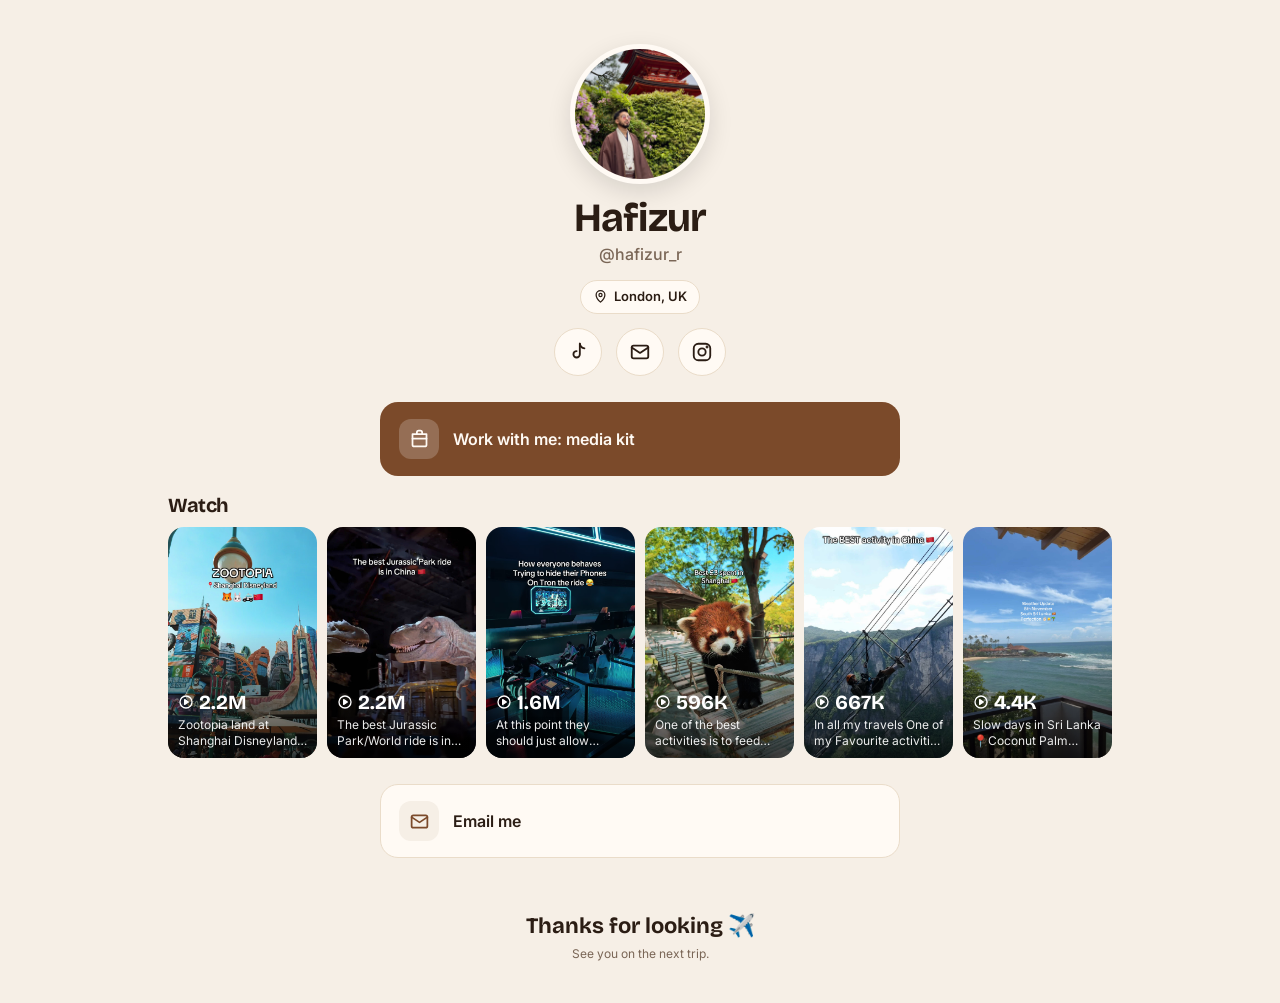
==== index.html @ 34caf34e "Add tailored media kits for travel, fashion and events Co-Authored-By: Claude Opus 5.5 <noreply@anth" ====
<!doctype html>
<html lang="en">
<head>
<meta charset="utf-8">
<meta name="viewport" content="width=device-width, initial-scale=1, viewport-fit=cover">
<link rel="preconnect" href="https://fonts.googleapis.com">
<link rel="preconnect" href="https://fonts.gstatic.com" crossorigin>
<link href="https://fonts.googleapis.com/css2?family=Bricolage+Grotesque:opsz,wght@12..96,600;12..96,700&family=Inter:wght@400;500;600;700&display=swap" rel="stylesheet">
<link rel="stylesheet" href="style.css?v=29">
<link rel="icon" href="assets/avatar.svg">
<title>Hafizur (@hafizur_r) · Travel &amp; Randomness</title>
<meta name="description" content="Travel and lifestyle creator from East London. Links, latest videos and media kit.">
<meta property="og:title" content="Hafizur (@hafizur_r)">
<meta property="og:description" content="Travel &amp; Randomness. Links, videos and media kit.">
<meta property="og:image" content="assets/avatar.jpg">
</head>
<body data-page="bio">
  <div class="sky"><svg class="plane" viewBox="0 0 24 24" fill="currentColor" aria-hidden="true"><path d="M17.8 19.2 16 11l3.5-3.5C21 6 21.5 4 21 3c-1-.5-3 0-4.5 1.5L13 8 4.8 6.2c-.5-.1-.9.1-1.1.5l-.3.5c-.2.5-.1 1 .3 1.3L9 12l-2 3H4l-1 1 3 2 2 3 1-1v-3l3-2 3.5 5.3c.3.4.8.5 1.3.3l.5-.2c.4-.3.6-.7.5-1.2z"/></svg></div>
  <main class="wrap home">
    <header class="hero">
      <img id="avatar" class="avatar" src="assets/avatar.jpg" alt="Hafizur" onerror="this.onerror=null;this.src='assets/avatar.svg'">
      <h1 data-name>Hafizur</h1>
      <div id="handle" class="handle">@hafizur_r</div>
      <div class="pill-row"><span id="place"></span></div>
      <div id="socials" class="icon-row"></div>
    </header>
    <nav id="links" class="links"></nav>
    <section id="featured-sec" class="featured">
      <h2 id="featured-title" class="feat-h">Watch</h2>
      <div id="featured" class="vid-scroller"></div>
    </section>
    <nav id="links-bottom" class="links"></nav>
    <footer class="thanks">
      <p class="thanks-big">Thanks for looking ✈️</p>
      <p>See you on the next trip.</p>
    </footer>
  </main>
  <script src="app.js?v=29"></script>
</body>
</html>
---- style.css ----
/* ------------------------------------------------------------------
   Themes. Pick one in data/manual.json ("theme"), or tweak the colours
   here. Every colour on the site comes from these variables.
------------------------------------------------------------------- */
:root,
[data-theme="sunset"] {
  --bg: #fff6ee;
  --card: #ffffff;
  --ink: #1c1a27;
  --muted: #6d6878;
  --line: #f0e3d6;
  --accent: #ff5a3c;
  --accent-ink: #ffffff;
  --accent-2: #0e7c7b;
  --sky: linear-gradient(160deg, #ff8a4c 0%, #ff5a7a 55%, #8f5bff 100%);
  --bar: #ffd9cc;
}
[data-theme="midnight"] {
  --bg: #0f1222;
  --card: #181c33;
  --ink: #f3f1ff;
  --muted: #a3a6c2;
  --line: #262b49;
  --accent: #ff7a59;
  --accent-ink: #10121f;
  --accent-2: #7dd3fc;
  --sky: linear-gradient(160deg, #1e2a78 0%, #5b2a86 55%, #ff7a59 120%);
  --bar: #2c3157;
}
[data-theme="minimal"] {
  --bg: #ffffff;
  --card: #f6f6f4;
  --ink: #111111;
  --muted: #6b6b6b;
  --line: #e6e6e2;
  --accent: #111111;
  --accent-ink: #ffffff;
  --accent-2: #111111;
  --sky: linear-gradient(160deg, #e9e7e1 0%, #d4d1c8 100%);
  --bar: #e3e1da;
}
[data-theme="matcha"] {
  --bg: #f4f6ec;
  --card: #ffffff;
  --ink: #1f2a1c;
  --muted: #66705f;
  --line: #e2e7d3;
  --accent: #4f7f32;
  --accent-ink: #ffffff;
  --accent-2: #b8891a;
  --sky: linear-gradient(160deg, #a7c97a 0%, #4f7f32 70%, #2e4d1e 100%);
  --bar: #dbe7c6;
}

[data-theme="mocha"] {
  --bg: #f6efe6;
  --card: #fffaf4;
  --ink: #2b1d14;
  --muted: #7a6656;
  --line: #eadcc9;
  --accent: #7b4a2a;
  --accent-ink: #fffaf4;
  --accent-2: #c08a4e;
  --sky: linear-gradient(160deg, #c08a4e 0%, #7b4a2a 60%, #3e2516 100%);
  --bar: #ead7c0;
}

/* ------------------------------------------------------------------ base */
* { box-sizing: border-box; margin: 0; padding: 0; }
html { -webkit-text-size-adjust: 100%; }
body {
  font-family: "Inter", system-ui, -apple-system, "Segoe UI", Roboto, sans-serif;
  background: var(--bg);
  color: var(--ink);
  line-height: 1.5;
  min-height: 100vh;
  -webkit-font-smoothing: antialiased;
}
h1, h2, h3, .num { font-family: "Bricolage Grotesque", "Inter", system-ui, sans-serif; letter-spacing: -0.02em; }
a { color: inherit; }
img { display: block; max-width: 100%; }
.wrap { width: 100%; max-width: 980px; margin: 0 auto; padding: 0 18px; }
.narrow { max-width: 520px; }
.muted { color: var(--muted); }
.hidden { display: none !important; }

/* ---------------------------------------------------------- hero / sky */
.sky {
  background: var(--sky);
  height: 170px;
  border-radius: 0 0 28px 28px;
  position: relative;
  overflow: hidden;
}
.sky::after { /* little dashed flight path */
  content: "";
  position: absolute;
  left: -10%; right: -10%; top: 70px; height: 160px;
  border-top: 2px dashed rgba(255, 255, 255, .55);
  border-radius: 50%;
}
.sky .plane {
  position: absolute; right: 22px; top: 44px;
  width: 30px; height: 30px; color: #fff; transform: rotate(18deg);
}
.hero { text-align: center; margin-top: -62px; position: relative; }
.avatar {
  width: 116px; height: 116px; border-radius: 50%;
  border: 5px solid var(--bg); background: var(--card);
  margin: 0 auto 12px; object-fit: cover;
  box-shadow: 0 8px 24px rgba(0, 0, 0, .12);
}
.hero h1 { font-size: 30px; line-height: 1.1; }
.hero .handle { color: var(--muted); font-weight: 500; margin-top: 2px; }
.hero .tagline { margin-top: 8px; font-size: 16px; }
.pill-row { display: flex; gap: 8px; justify-content: center; flex-wrap: wrap; margin-top: 14px; }
.pill {
  text-decoration: none; color: inherit;
  display: inline-flex; align-items: center; gap: 6px;
  background: var(--card); border: 1px solid var(--line);
  padding: 6px 12px; border-radius: 999px; font-size: 13px; font-weight: 600;
}
.pill svg { width: 15px; height: 15px; }

/* ------------------------------------------------------- link-in-bio */
.links { display: grid; gap: 12px; margin: 26px 0 18px; }
.link-btn {
  display: flex; align-items: center; gap: 14px;
  background: var(--card); border: 1px solid var(--line);
  border-radius: 18px; padding: 16px 18px;
  text-decoration: none; font-weight: 600; font-size: 16px;
  transition: transform .12s ease, box-shadow .12s ease;
}
.link-btn:active { transform: scale(.98); }
.link-btn:hover { box-shadow: 0 6px 18px rgba(0, 0, 0, .08); }
.link-btn .ic {
  width: 40px; height: 40px; flex: 0 0 40px; border-radius: 12px;
  display: grid; place-items: center; background: var(--bg); color: var(--accent);
}
.link-btn .ic svg { width: 21px; height: 21px; }
.link-btn .lbl { flex: 1; }
.link-btn .arrow { color: var(--muted); }
.link-btn.highlight { background: var(--accent); color: var(--accent-ink); border-color: transparent; }
.link-btn.highlight .ic { background: rgba(255, 255, 255, .2); color: inherit; }
.link-btn.highlight .arrow { color: inherit; opacity: .8; }

.mini-stats {
  display: grid; grid-template-columns: repeat(3, 1fr);
  background: var(--card); border: 1px solid var(--line); border-radius: 18px;
  padding: 14px 6px; text-align: center; margin-top: 22px;
}
.mini-stats > div + div { border-left: 1px solid var(--line); }
.mini-stats .num { font-size: 22px; font-weight: 700; }
.mini-stats .lab { font-size: 12px; color: var(--muted); }

/* ------------------------------------------------------- media kit */
.topbar { display: flex; justify-content: space-between; align-items: center; padding: 14px 0; }
.topbar a { text-decoration: none; font-weight: 600; font-size: 14px; }
.btn {
  display: inline-flex; align-items: center; justify-content: center; gap: 8px;
  background: var(--accent); color: var(--accent-ink);
  border-radius: 999px; padding: 12px 20px; font-weight: 700; text-decoration: none; font-size: 15px;
  border: 0; cursor: pointer;
}
.btn.ghost { background: var(--card); color: var(--ink); border: 1px solid var(--line); }
.btn svg { width: 18px; height: 18px; }

section { margin: 34px 0; }
.eyebrow { text-transform: uppercase; letter-spacing: .12em; font-size: 12px; font-weight: 700; color: var(--accent); }
section h2 { font-size: 26px; line-height: 1.15; margin: 4px 0 14px; }
.intro { font-size: 17px; max-width: 640px; margin: 18px auto 0; text-align: center; }

.stat-grid { display: grid; grid-template-columns: repeat(2, 1fr); gap: 10px; }
.stat {
  background: var(--card); border: 1px solid var(--line); border-radius: 18px; padding: 16px;
}
.stat .num { font-size: 30px; font-weight: 700; line-height: 1.05; }
.stat .lab { font-size: 13px; color: var(--muted); margin-top: 4px; }
.stat.feature { background: var(--ink); color: var(--bg); border-color: transparent; }
.stat.feature .lab { color: inherit; opacity: .7; }
.note { font-size: 12px; color: var(--muted); margin-top: 10px; }

.card { background: var(--card); border: 1px solid var(--line); border-radius: 18px; padding: 18px; }
.aud-grid { display: grid; gap: 10px; }
.card h3 { font-size: 16px; margin-bottom: 12px; }
.bar-row { display: grid; grid-template-columns: 110px 1fr 46px; align-items: center; gap: 10px; font-size: 14px; margin: 8px 0; }
.bar { height: 10px; border-radius: 99px; background: var(--bar); overflow: hidden; }
.bar i { display: block; height: 100%; border-radius: 99px; background: var(--accent); }
.bar-row b { text-align: right; font-variant-numeric: tabular-nums; }
.split { display: flex; height: 14px; border-radius: 99px; overflow: hidden; margin: 6px 0 10px; }
.split i:first-child { background: var(--accent); }
.split i:last-child { background: var(--accent-2); }
.split-key { display: flex; justify-content: space-between; font-size: 14px; }
.dot { display: inline-block; width: 10px; height: 10px; border-radius: 50%; margin-right: 6px; vertical-align: middle; }

.vid-grid { display: grid; grid-template-columns: repeat(2, 1fr); gap: 10px; }
.vid {
  position: relative; display: block; aspect-ratio: 9 / 14; border-radius: 16px; overflow: hidden;
  background: var(--sky); text-decoration: none; color: #fff;
}
.vid img { width: 100%; height: 100%; object-fit: cover; }
.vid .shade { position: absolute; inset: 0; background: linear-gradient(180deg, rgba(0,0,0,0) 45%, rgba(0,0,0,.75) 100%); }
.vid .meta { position: absolute; left: 10px; right: 10px; bottom: 10px; }
.vid .views { font-family: "Bricolage Grotesque", sans-serif; font-weight: 700; font-size: 20px; display: flex; align-items: center; gap: 5px; }
.vid .views svg { width: 16px; height: 16px; }
.vid .t { font-size: 12px; line-height: 1.3; opacity: .92; display: -webkit-box; -webkit-line-clamp: 2; -webkit-box-orient: vertical; overflow: hidden; }
.vid.noimg .t { -webkit-line-clamp: 6; font-size: 13px; }

.chips { display: flex; flex-wrap: wrap; gap: 8px; }
.chip { background: var(--card); border: 1px solid var(--line); border-radius: 999px; padding: 8px 14px; font-size: 14px; font-weight: 600; }
.chip.brand { background: transparent; border-style: dashed; }

.svc-grid { display: grid; gap: 10px; }
.svc h3 { font-size: 17px; margin-bottom: 4px; }
.svc p { color: var(--muted); font-size: 14px; }

.cta { text-align: center; background: var(--ink); color: var(--bg); border-radius: 24px; padding: 30px 20px; }
.cta h2 { margin-bottom: 8px; }
.cta p { opacity: .75; margin-bottom: 18px; }
.cta .btn { background: var(--accent); color: var(--accent-ink); }

footer { text-align: center; font-size: 12px; color: var(--muted); padding: 26px 0 40px; }
footer a { color: var(--muted); }

/* ------------------------------------------------------- bigger screens */
@media (min-width: 720px) {
  .sky { height: 220px; border-radius: 0 0 40px 40px; }
  .hero { margin-top: -74px; }
  .avatar { width: 140px; height: 140px; }
  .hero h1 { font-size: 40px; }
  .stat-grid { grid-template-columns: repeat(4, 1fr); }
  .aud-grid { grid-template-columns: 1.2fr 1fr; }
  .aud-grid .card:last-child { grid-column: 1 / -1; }
  .vid-grid { grid-template-columns: repeat(3, 1fr); gap: 14px; }
  .svc-grid { grid-template-columns: repeat(2, 1fr); }
  section h2 { font-size: 32px; }
}
@media (min-width: 960px) {
  .vid-grid { grid-template-columns: repeat(3, 1fr); }
}

/* print / save as PDF */
@media print {
  .sky, .topbar, .no-print { display: none !important; }
  .hero { margin-top: 0; }
  body { background: #fff; }
}

/* email sheet */
.sheet-bg { position: fixed; inset: 0; background: rgba(0,0,0,.45); display: none; align-items: flex-end; justify-content: center; z-index: 50; }
.sheet-bg.open { display: flex; }
.sheet { background: var(--bg); color: var(--ink); width: 100%; max-width: 460px; border-radius: 24px 24px 0 0; padding: 22px 20px 28px; text-align: center; }
.mail-addr { font-family: "Bricolage Grotesque", sans-serif; font-size: 22px; font-weight: 700; margin: 6px 0 16px; word-break: break-all; user-select: all; }
.sheet > .btn { width: 100%; }
.mail-opts { display: grid; grid-template-columns: repeat(3, 1fr); gap: 8px; margin-top: 10px; }
.mail-opts .btn { padding: 10px 8px; font-size: 14px; }
.sheet-close { background: none; border: 0; color: var(--muted); font: inherit; margin-top: 14px; cursor: pointer; }
@media (min-width: 720px) { .sheet-bg { align-items: center; } .sheet { border-radius: 24px; } }

/* home page video tiles */
.featured { margin: 8px 0 0; }
.feat-h { font-size: 20px; margin: 0 0 10px; }
.narrow .vid-grid { grid-template-columns: repeat(2, 1fr); gap: 10px; }
.narrow .vid { aspect-ratio: 9 / 13; }

/* home page icon links + thanks */
.icon-row { display: flex; justify-content: center; gap: 14px; margin-top: 14px; }
.icon-btn {
  width: 48px; height: 48px; border-radius: 50%; display: grid; place-items: center;
  background: var(--card); border: 1px solid var(--line); color: var(--ink);
  transition: transform .12s ease, color .12s ease;
}
.icon-btn:hover { color: var(--accent); transform: translateY(-2px); }
.icon-btn svg { width: 22px; height: 22px; }
.thanks { padding-top: 34px; }
.thanks-big { font-family: "Bricolage Grotesque", sans-serif; font-size: 22px; font-weight: 700; color: var(--ink); margin-bottom: 2px; }
@media (min-width: 720px) { .stat-grid { grid-template-columns: repeat(3, 1fr); } }

/* video style names (shown under each tile) */
.style-item { display: flex; flex-direction: column; gap: 8px; scroll-snap-align: start; }
.style-name { font-family: "Bricolage Grotesque", sans-serif; font-weight: 700; font-size: 15px; line-height: 1.2; color: var(--ink); padding: 0 2px; }
.style-name::before { content: ""; display: inline-block; width: 8px; height: 8px; border-radius: 50%; background: var(--accent); margin-right: 7px; vertical-align: 1px; }
.vid-scroller { scroll-padding-left: 18px; display: grid; grid-auto-flow: column; grid-auto-columns: 46%; gap: 10px; overflow-x: auto; scroll-snap-type: x mandatory; padding-bottom: 6px; margin: 0 -18px; padding-left: 18px; padding-right: 18px; scrollbar-width: none; }
.vid-scroller::-webkit-scrollbar { display: none; }
.vid-scroller .vid { scroll-snap-align: start; }
@media (min-width: 720px) { .vid-scroller { grid-auto-flow: row; grid-template-columns: repeat(5, 1fr); grid-auto-columns: auto; overflow: visible; margin: 0; padding: 0; } }

/* about */
.about { font-size: 16px; line-height: 1.6; }
.about p + p { margin-top: 12px; }
.about p:first-child { font-size: 18px; font-weight: 600; }
@media (min-width: 720px) { .about { padding: 26px 30px; font-size: 17px; } }

/* brand logos */
.brand-grid { display: grid; grid-template-columns: repeat(2, 1fr); gap: 10px; }
.brand-tile {
  background: var(--card); border: 1px solid var(--line); border-radius: 18px;
  height: 150px; padding: 10px; display: flex; flex-direction: column; align-items: center; justify-content: center; gap: 6px;
  text-decoration: none; color: var(--ink); overflow: hidden;
}
.brand-tile img { max-width: 100%; height: 104px; object-fit: contain; }
.brand-cap { color: #fff; font-family: Georgia, "Times New Roman", serif; font-size: 11px; letter-spacing: .32em; padding-left: .32em; }
.brand-name { font-weight: 700; font-size: 15px; text-align: center; }
@media (min-width: 720px) { .brand-grid { grid-template-columns: repeat(4, 1fr); } .brand-tile { height: 170px; } .brand-tile img { height: 120px; } }
.brand-tile img[src$="firmoo.png"] { height: auto; max-height: 104px; width: 82%; }
.brand-tile.fill { position: relative; padding: 0; border-color: transparent; background: #000; }
.brand-tile.fill img { position: absolute; inset: 0; width: 100%; height: 100%; object-fit: cover; }
.brand-tile.fill .brand-cap { position: absolute; left: 0; right: 0; bottom: 10px; text-align: center; text-shadow: 0 1px 3px rgba(0,0,0,.6); }
.brand-cap small { display: block; font-size: 9px; margin-top: 2px; opacity: .85; }
.brand-tile img[src$="coconut-palm-beach.png"] { height: 78px; }
.brand-cap:has(small) { letter-spacing: .14em; padding-left: .14em; font-size: 10px; text-align: center; white-space: nowrap; }
@media (min-width: 720px) { #styles.vid-scroller, #videos.vid-scroller { grid-template-columns: repeat(6, 1fr); } }

/* no banner */
.no-banner .sky { display: none; }
.no-banner .hero { margin-top: 0; padding-top: 44px; }
.no-banner .avatar { border-color: var(--card); }

/* motion */
.bar i, .split i { width: 0; transition: width 1.1s cubic-bezier(.2,.8,.2,1); }
.split i:last-child { transition-delay: .15s; }
.bar-row:nth-child(3) .bar i { transition-delay: .08s; }
.bar-row:nth-child(4) .bar i { transition-delay: .16s; }
.bar-row:nth-child(5) .bar i { transition-delay: .24s; }
.bar-row:nth-child(6) .bar i { transition-delay: .32s; }
.stat .num { font-variant-numeric: tabular-nums; }

.btn:not(.ghost), .link-btn.highlight { position: relative; overflow: hidden; }
.btn:not(.ghost)::after, .link-btn.highlight::after {
  content: ""; position: absolute; top: 0; bottom: 0; left: -60%; width: 40%;
  background: linear-gradient(100deg, transparent, rgba(255,255,255,.35), transparent);
  transform: skewX(-20deg); animation: shine 4.5s ease-in-out infinite; pointer-events: none;
}
@keyframes shine { 0%, 70% { left: -60%; } 100% { left: 130%; } }
@media (prefers-reduced-motion: reduce) {
  .btn:not(.ghost)::after, .link-btn.highlight::after { animation: none; display: none; }
  .bar i, .split i { transition: none; }
}

/* moving profile photo */
.avatar-wrap { position: relative; width: 116px; height: 116px; margin: 0 auto 12px; }
.avatar-wrap .avatar { margin: 0; position: absolute; inset: 0; }
.avatar-vid { opacity: 0; transition: opacity .35s ease; object-fit: cover; }
.avatar-wrap.playing .avatar-vid { opacity: 1; }
@media (min-width: 720px) { .avatar-wrap { width: 140px; height: 140px; } }

/* home page: narrow column for links, wide carousel/row for videos */
.home > .hero, .home > .links, .home > .thanks, .home .feat-h { max-width: 520px; margin-left: auto; margin-right: auto; }
.home .featured { max-width: 980px; margin: 8px auto 0; }
.home .vid-scroller { grid-auto-columns: 46%; }
@media (min-width: 720px) {
  .home .featured { margin-top: 18px; }
  .home .feat-h { max-width: none; }
  .home #featured.vid-scroller { grid-template-columns: repeat(6, 1fr); }
}
.kit-thanks { padding-bottom: 0; }
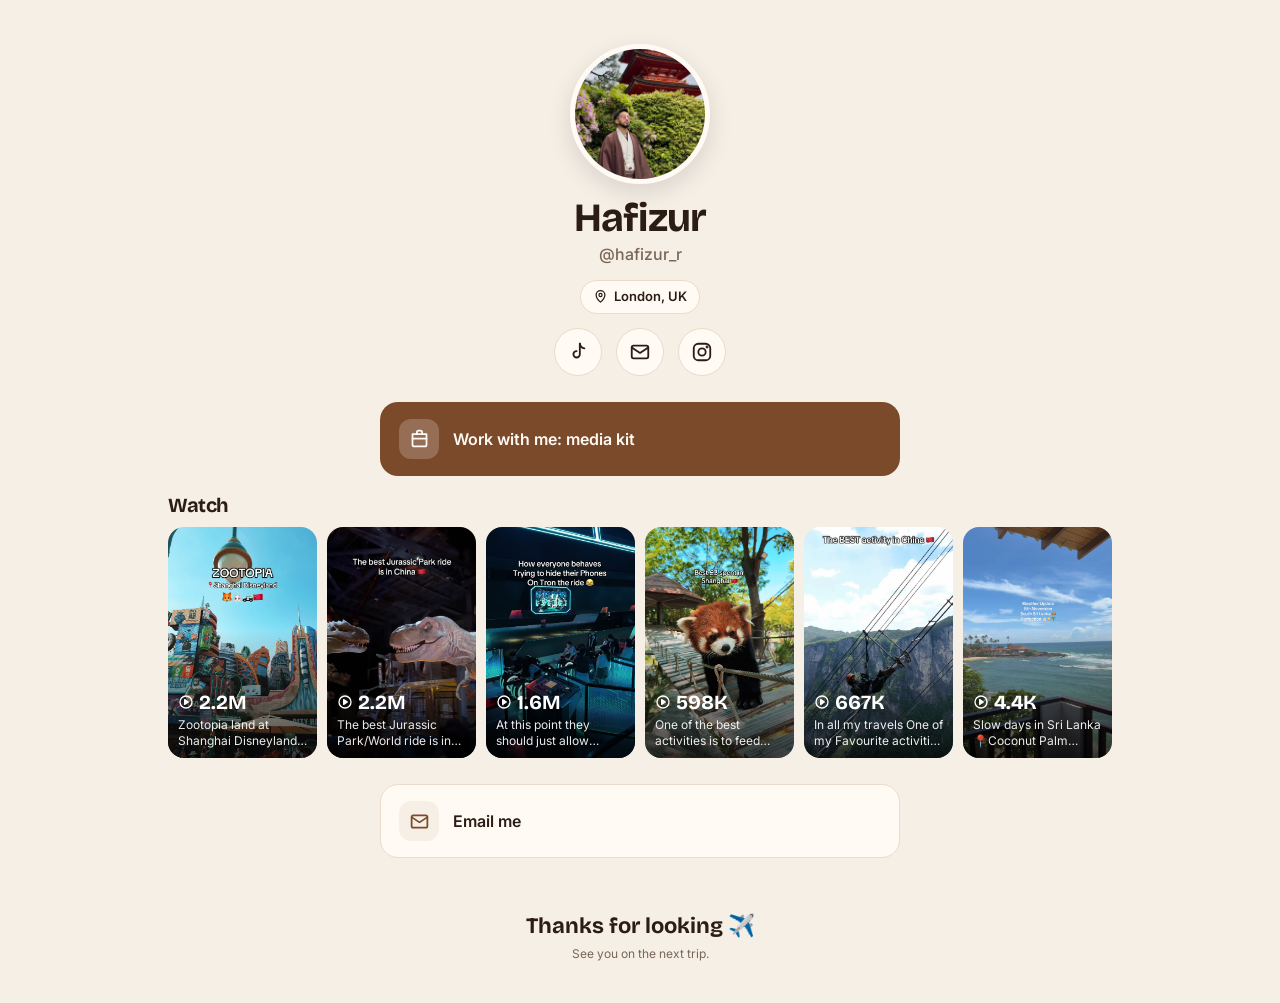
==== commit 55058c7b: "Support faded background photos on media kits (off until photos are added) Co-Authored-By: Claude Op" ====
--- a/index.html
+++ b/index.html
@@ -6,7 +6,7 @@
 <link rel="preconnect" href="https://fonts.googleapis.com">
 <link rel="preconnect" href="https://fonts.gstatic.com" crossorigin>
 <link href="https://fonts.googleapis.com/css2?family=Bricolage+Grotesque:opsz,wght@12..96,600;12..96,700&family=Inter:wght@400;500;600;700&display=swap" rel="stylesheet">
-<link rel="stylesheet" href="style.css?v=29">
+<link rel="stylesheet" href="style.css?v=30">
 <link rel="icon" href="assets/avatar.svg">
 <title>Hafizur (@hafizur_r) · Travel &amp; Randomness</title>
 <meta name="description" content="Travel and lifestyle creator from East London. Links, latest videos and media kit.">
@@ -35,6 +35,6 @@
       <p>See you on the next trip.</p>
     </footer>
   </main>
-  <script src="app.js?v=29"></script>
+  <script src="app.js?v=30"></script>
 </body>
 </html>
--- a/style.css
+++ b/style.css
@@ -354,3 +354,10 @@
   .home #featured.vid-scroller { grid-template-columns: repeat(6, 1fr); }
 }
 .kit-thanks { padding-bottom: 0; }
+
+/* faded photo wall behind the page (manual.json bg_photos / kits.<key>.bg_photos) */
+.bg-photos { position: fixed; inset: 0; z-index: -1; display: grid; grid-template-columns: repeat(3, 1fr); grid-auto-rows: 1fr; gap: 0; overflow: hidden; pointer-events: none; }
+.bg-photos img { width: 100%; height: 100%; object-fit: cover; opacity: .16; filter: saturate(.55) sepia(.25); }
+.bg-photos::after { content: ""; position: absolute; inset: 0; background: linear-gradient(180deg, color-mix(in srgb, var(--bg) 35%, transparent), color-mix(in srgb, var(--bg) 55%, transparent)); }
+@media (min-width: 720px) { .bg-photos { grid-template-columns: repeat(6, 1fr); } }
+body.has-bg { background: var(--bg); position: relative; z-index: 0; }
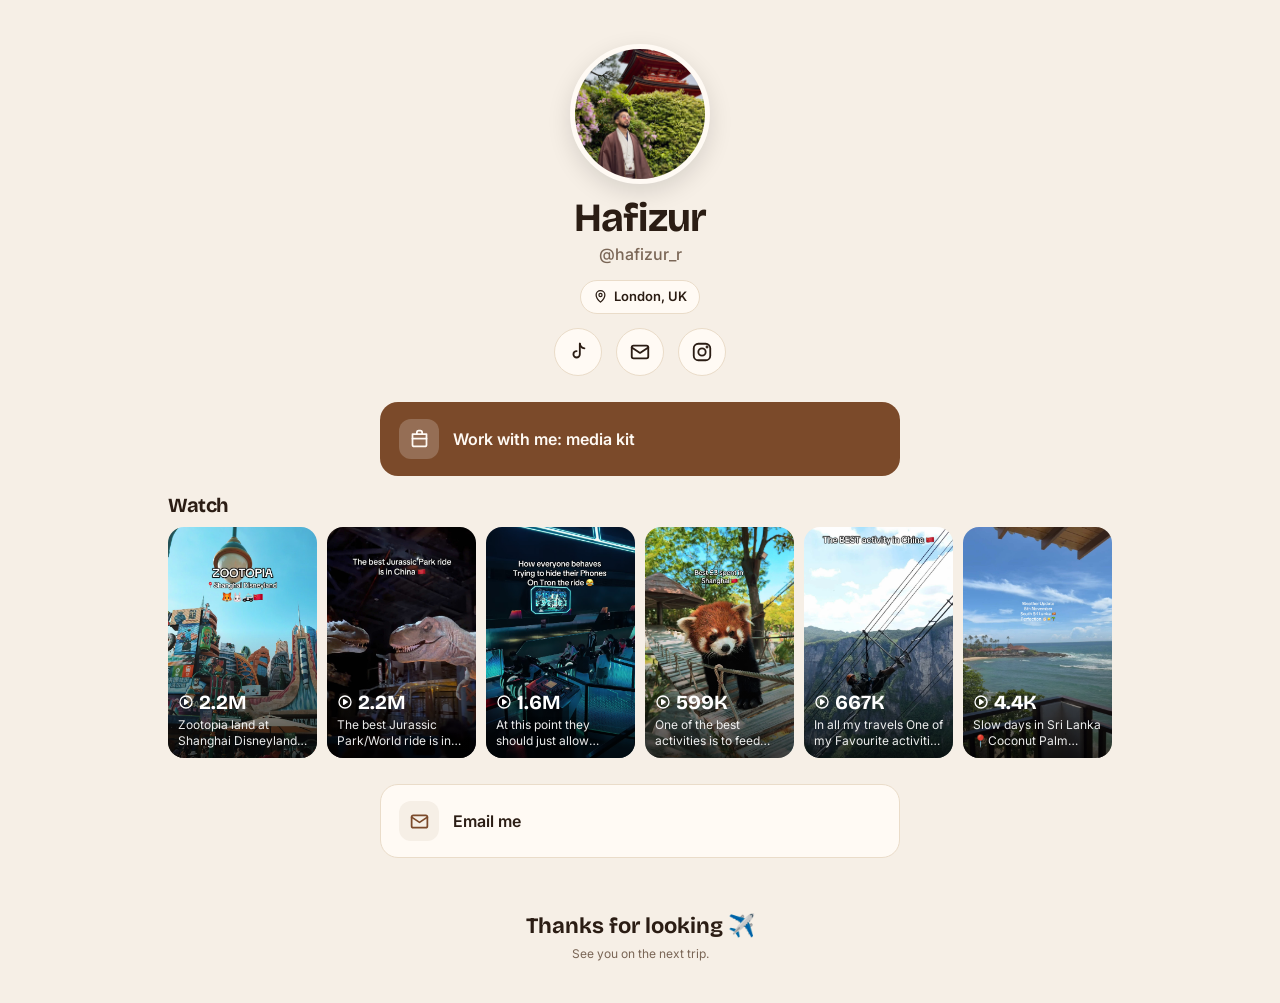
==== commit 08866e7e: "Background photos: blend side-by-side photos on desktop Co-Authored-By: Claude Opus 5.5 <noreply@ant" ====
--- a/index.html
+++ b/index.html
@@ -6,7 +6,7 @@
 <link rel="preconnect" href="https://fonts.googleapis.com">
 <link rel="preconnect" href="https://fonts.gstatic.com" crossorigin>
 <link href="https://fonts.googleapis.com/css2?family=Bricolage+Grotesque:opsz,wght@12..96,600;12..96,700&family=Inter:wght@400;500;600;700&display=swap" rel="stylesheet">
-<link rel="stylesheet" href="style.css?v=30">
+<link rel="stylesheet" href="style.css?v=34">
 <link rel="icon" href="assets/avatar.svg">
 <title>Hafizur (@hafizur_r) · Travel &amp; Randomness</title>
 <meta name="description" content="Travel and lifestyle creator from East London. Links, latest videos and media kit.">
@@ -35,6 +35,6 @@
       <p>See you on the next trip.</p>
     </footer>
   </main>
-  <script src="app.js?v=30"></script>
+  <script src="app.js?v=34"></script>
 </body>
 </html>
--- a/style.css
+++ b/style.css
@@ -355,9 +355,21 @@
 }
 .kit-thanks { padding-bottom: 0; }
 
-/* faded photo wall behind the page (manual.json bg_photos / kits.<key>.bg_photos) */
-.bg-photos { position: fixed; inset: 0; z-index: -1; display: grid; grid-template-columns: repeat(3, 1fr); grid-auto-rows: 1fr; gap: 0; overflow: hidden; pointer-events: none; }
-.bg-photos img { width: 100%; height: 100%; object-fit: cover; opacity: .16; filter: saturate(.55) sepia(.25); }
-.bg-photos::after { content: ""; position: absolute; inset: 0; background: linear-gradient(180deg, color-mix(in srgb, var(--bg) 35%, transparent), color-mix(in srgb, var(--bg) 55%, transparent)); }
-@media (min-width: 720px) { .bg-photos { grid-template-columns: repeat(6, 1fr); } }
+/* photo background behind the page (manual.json bg_photos / kits.<key>.bg_photos)
+   phone: one full-screen photo at a time, crossfading as you scroll; desktop: side by side */
+.bg-photos { position: fixed; inset: 0; z-index: -1; overflow: hidden; pointer-events: none; }
+.bg-photos img { position: absolute; inset: 0; width: 100%; height: 100%; object-fit: cover; opacity: 0; transition: opacity .8s ease; filter: saturate(1); }
+.bg-photos img.on { opacity: .85; }
+.bg-photos::after { content: ""; position: absolute; inset: 0; background: linear-gradient(180deg, color-mix(in srgb, var(--bg) 18%, transparent), color-mix(in srgb, var(--bg) 28%, transparent)); }
+@media (min-width: 720px) {
+  /* side by side, each photo overlapping its neighbour and fading into it */
+  .bg-photos img { --o: 9%; opacity: .8; width: calc(100% / var(--n, 1) + 2 * var(--o)); left: calc(100% / var(--n, 1) * var(--i, 0) - var(--o));
+    -webkit-mask-image: linear-gradient(90deg, transparent, #000 28%, #000 72%, transparent); mask-image: linear-gradient(90deg, transparent, #000 28%, #000 72%, transparent); }
+  .bg-photos img:first-child { left: 0; width: calc(100% / var(--n, 1) + var(--o));
+    -webkit-mask-image: linear-gradient(90deg, #000 72%, transparent); mask-image: linear-gradient(90deg, #000 72%, transparent); }
+  .bg-photos img:last-of-type { width: calc(100% / var(--n, 1) + var(--o));
+    -webkit-mask-image: linear-gradient(90deg, transparent, #000 28%); mask-image: linear-gradient(90deg, transparent, #000 28%); }
+  .bg-photos img:only-of-type { width: 100%; -webkit-mask-image: none; mask-image: none; }
+}
 body.has-bg { background: var(--bg); position: relative; z-index: 0; }
+.has-bg h2, .has-bg .eyebrow, .has-bg .handle, .has-bg .note, .has-bg .thanks p { text-shadow: 0 0 14px var(--bg), 0 0 6px var(--bg), 0 0 2px var(--bg); }
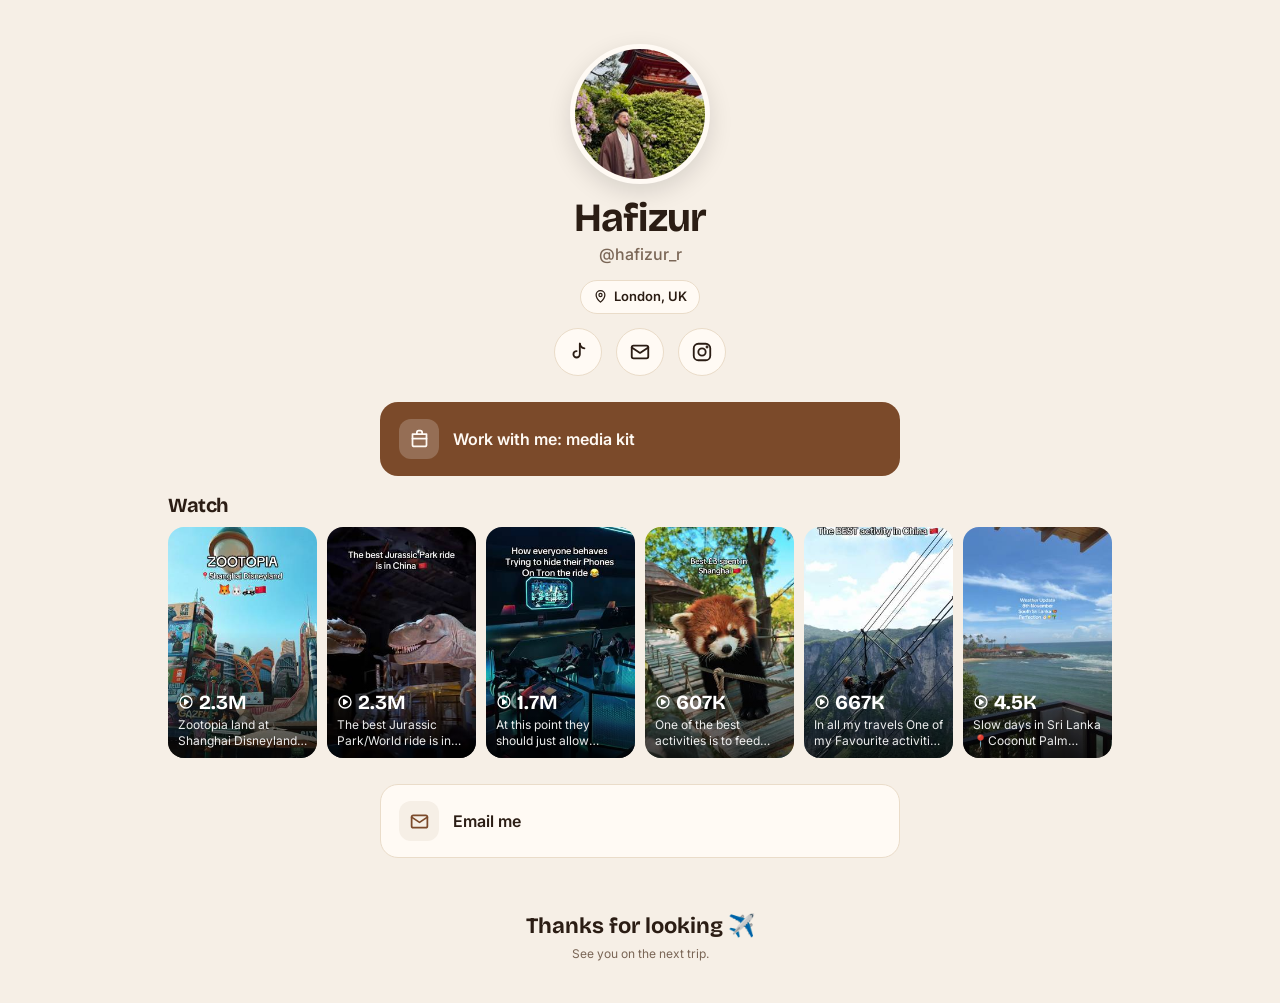
==== commit b8a9f850: "Media kit: remove the note under the numbers Co-Authored-By: Claude Opus 5.5 <noreply@anthropic.com>" ====
--- a/index.html
+++ b/index.html
@@ -6,7 +6,7 @@
 <link rel="preconnect" href="https://fonts.googleapis.com">
 <link rel="preconnect" href="https://fonts.gstatic.com" crossorigin>
 <link href="https://fonts.googleapis.com/css2?family=Bricolage+Grotesque:opsz,wght@12..96,600;12..96,700&family=Inter:wght@400;500;600;700&display=swap" rel="stylesheet">
-<link rel="stylesheet" href="style.css?v=34">
+<link rel="stylesheet" href="style.css?v=35">
 <link rel="icon" href="assets/avatar.svg">
 <title>Hafizur (@hafizur_r) · Travel &amp; Randomness</title>
 <meta name="description" content="Travel and lifestyle creator from East London. Links, latest videos and media kit.">
@@ -35,6 +35,6 @@
       <p>See you on the next trip.</p>
     </footer>
   </main>
-  <script src="app.js?v=34"></script>
+  <script src="app.js?v=35"></script>
 </body>
 </html>
